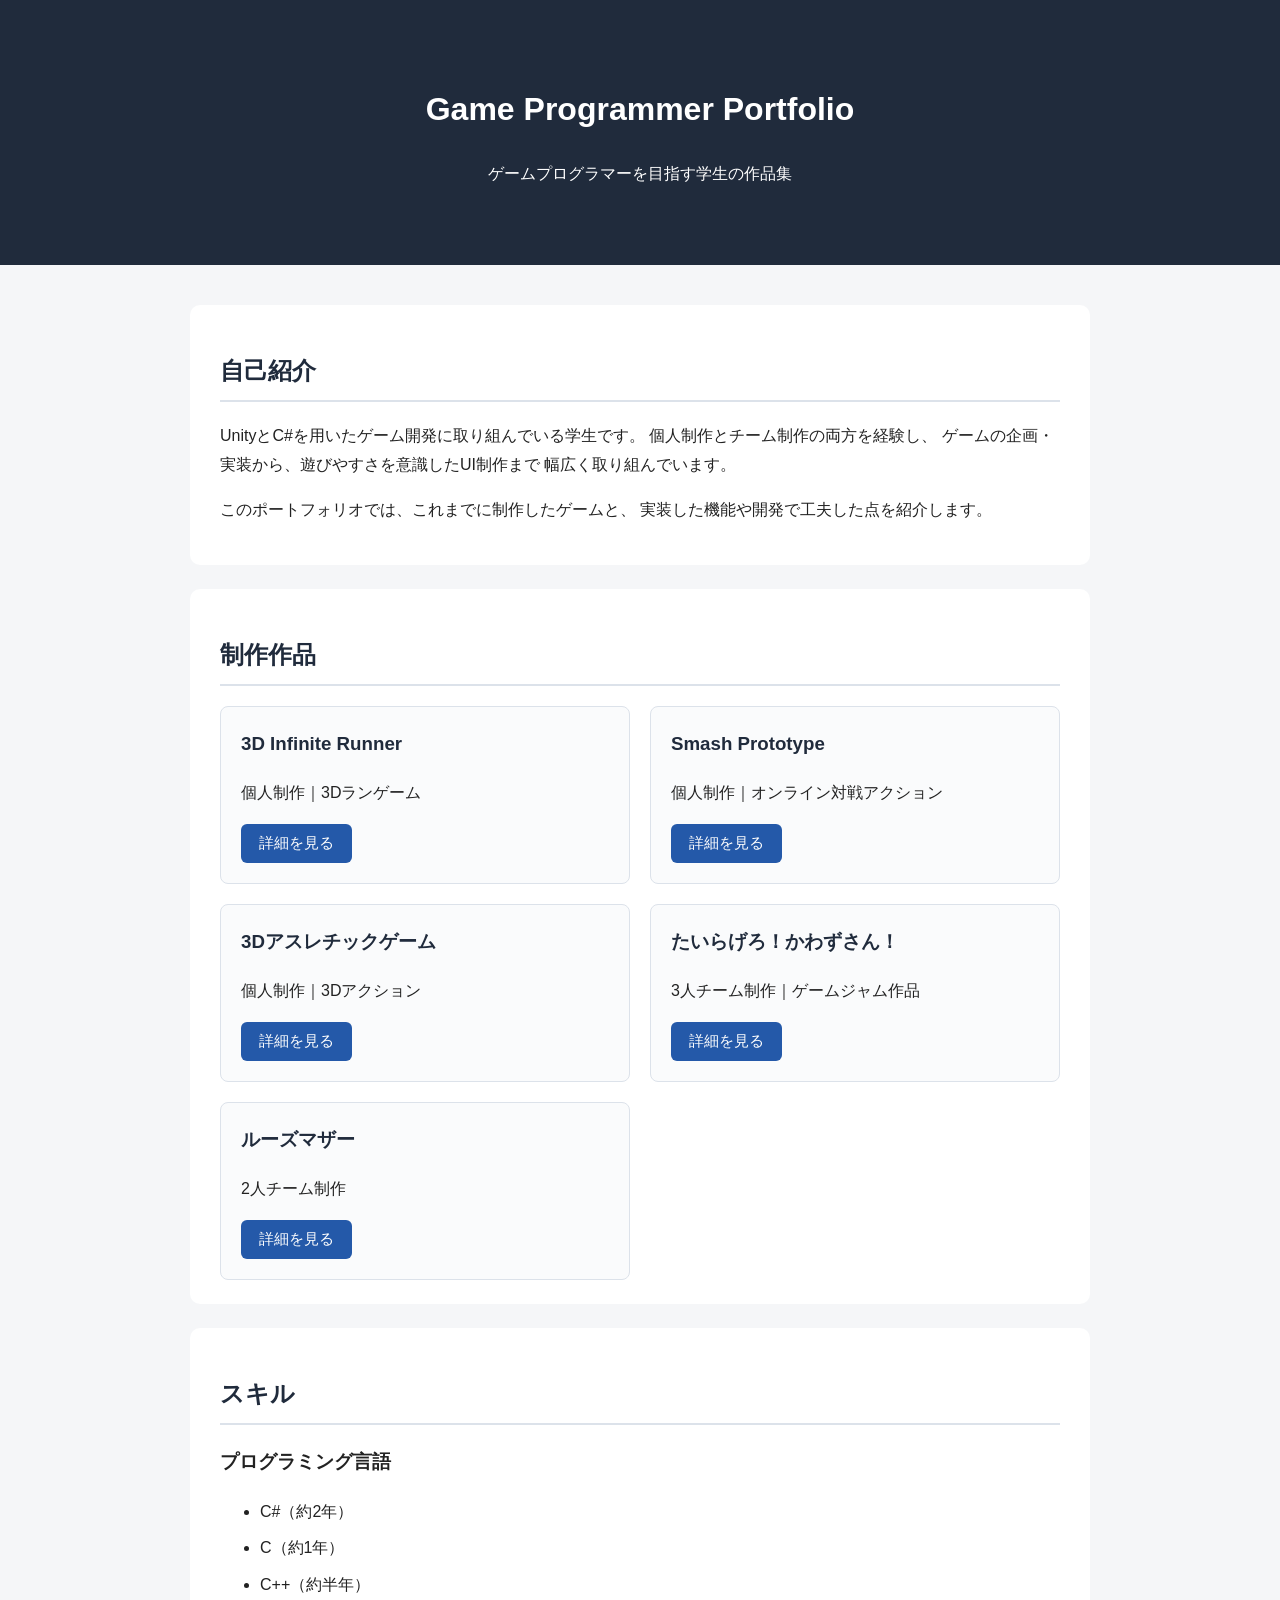
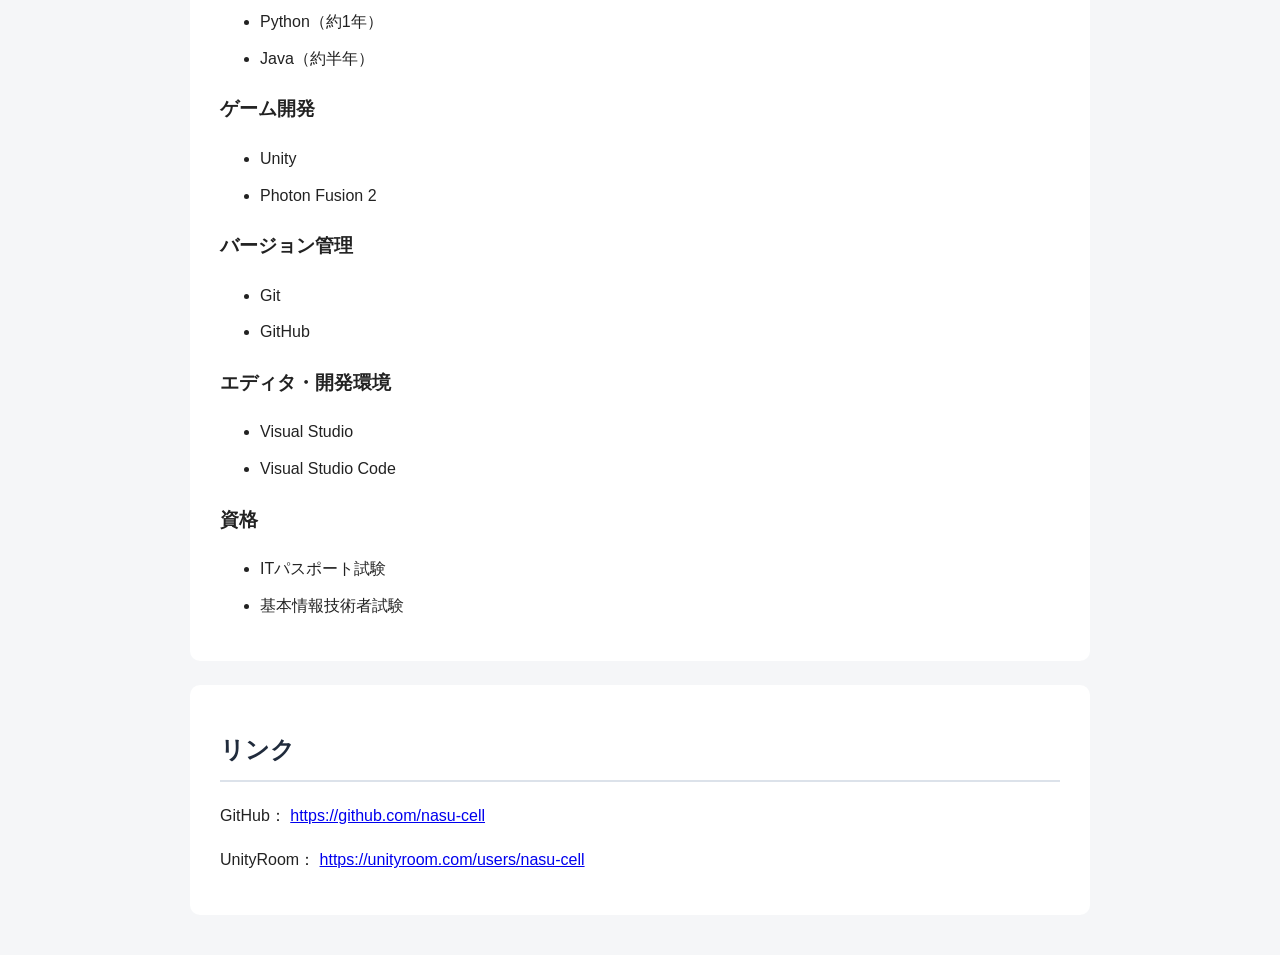
==== index.html @ 50d12368 "Add files via upload" ====
<!DOCTYPE html>
<html lang="ja">

<head>
    <meta charset="UTF-8">
    <meta name="viewport" content="width=device-width, initial-scale=1.0">
    <title>ゲームプログラマー ポートフォリオ</title>
    <link rel="stylesheet" href="css/style.css">
</head>

<body>
    <header>
        <h1>Game Programmer Portfolio</h1>
        <p>ゲームプログラマーを目指す学生の作品集</p>
    </header>

    <main>

        <section>
            <h2>自己紹介</h2>
            <p>
                UnityとC#を用いたゲーム開発に取り組んでいる学生です。
                個人制作とチーム制作の両方を経験し、
                ゲームの企画・実装から、遊びやすさを意識したUI制作まで
                幅広く取り組んでいます。
            </p>
            <p>
                このポートフォリオでは、これまでに制作したゲームと、
                実装した機能や開発で工夫した点を紹介します。
            </p>
        </section>

        <section id="works">
            <h2>制作作品</h2>

            <div class="work-list">
                <article class="work-card">
                    <h3>3D Infinite Runner</h3>
                    <p>個人制作｜3Dランゲーム</p>
                    <button class="detail-button" onclick="openModal('runner-modal')"> 詳細を見る
                    </button>
                </article>

                <article class="work-card">
                    <h3>Smash Prototype</h3>
                    <p>個人制作｜オンライン対戦アクション</p>
                    <button class="detail-button" onclick="openModal('smash-modal')">
                        詳細を見る
                    </button>
                </article>

                <article class="work-card">
                    <h3>3Dアスレチックゲーム</h3>
                    <p>個人制作｜3Dアクション</p>
                    <button class="detail-button" onclick="openModal('athletic-modal')">
                        詳細を見る
                    </button>
                </article>

                <article class="work-card">
                    <h3>たいらげろ！かわずさん！</h3>
                    <p>3人チーム制作｜ゲームジャム作品</p>
                    <button class="detail-button" onclick="openModal('kawazu-modal')">
                        詳細を見る
                    </button>
                </article>

                <article class="work-card">
                    <h3>ルーズマザー</h3>
                    <p>2人チーム制作</p>
                    <button class="detail-button" onclick="openModal('rues-mother-modal')">
                        詳細を見る
                    </button>
                </article>
            </div>
        </section>

        <section>
            <h2>スキル</h2>

            <h3>プログラミング言語</h3>
            <ul>
                <li>C#（約2年）</li>
                <li>C（約1年）</li>
                <li>C++（約半年）</li>
                <li>Python（約1年）</li>
                <li>Java（約半年）</li>
            </ul>

            <h3>ゲーム開発</h3>
            <ul>
                <li>Unity</li>
                <li>Photon Fusion 2</li>
            </ul>

            <h3>バージョン管理</h3>
            <ul>
                <li>Git</li>
                <li>GitHub</li>
            </ul>

            <h3>エディタ・開発環境</h3>
            <ul>
                <li>Visual Studio</li>
                <li>Visual Studio Code</li>
            </ul>
            <h3>資格</h3>
            <ul>
                <li>ITパスポート試験</li>
                <li>基本情報技術者試験</li>
            </ul>
        </section>



        <section>
            <h2>リンク</h2>
            <p>
                GitHub：
                <a href="https://github.com/nasu-cell" target="_blank" rel="noopener noreferrer">
                    https://github.com/nasu-cell
                </a>
            </p>
            <p>
                UnityRoom：
                <a href="https://unityroom.com/users/nasu-cell" target="_blank" rel="noopener noreferrer">
                    https://unityroom.com/users/nasu-cell
                </a>
            </p>
        </section>

    </main>


    <!-- 3D Infinite Runnerの詳細モーダル -->
    <div id="runner-modal" class="modal" onclick="closeModal('runner-modal')">

        <div class="modal-content" onclick="event.stopPropagation()">

            <button class="close-button" onclick="closeModal('runner-modal')" aria-label="閉じる">
                ×
            </button>

            <h2>3D Infinite Runner</h2>

            <h3>作品概要</h3>
            <p>
                UnityとC#を用いて制作した3Dランゲームです。
                障害物を避けながら進み、スコアの更新を目指します。
            </p>

            <h3>基本情報</h3>
            <ul>
                <li>制作形態：個人制作</li>
                <li>使用技術：Unity / C#</li>
                <li>ジャンル：3Dランゲーム</li>
            </ul>

            <h3>実装した機能</h3>
            <ul>
                <li>プレイヤーの移動・ジャンプ</li>
                <li>時間経過に応じたゲーム速度の上昇</li>
                <li>スコアとアイテムの管理</li>
                <li>最高スコアの表示</li>
                <li>ゲーム終了後のリスタート</li>
            </ul>

            <h3>プレイ動画・スクリーンショット</h3>
            <p>ここにゲーム画面やプレイ動画を掲載します。</p>

            <h3>ソースコード</h3>
            <p>ここにGitHubリポジトリへのリンクを掲載します。</p>

        </div>
    </div>

    <!-- Smash Prototypeの詳細モーダル -->
    <div id="smash-modal" class="modal" onclick="closeModal('smash-modal')">
        <div class="modal-content" onclick="event.stopPropagation()">
            <button class="close-button" onclick="closeModal('smash-modal')" aria-label="閉じる">×</button>

            <h2>Smash Prototype</h2>

            <h3>作品概要</h3>
            <p>Photon Fusion 2を使用した、オンライン対戦型の2Dアクションゲームです。</p>

            <h3>基本情報</h3>
            <ul>
                <li>制作形態：個人制作</li>
                <li>使用技術：Unity / C# / Photon Fusion 2</li>
                <li>ジャンル：オンライン対戦アクション</li>
            </ul>

            <h3>実装した機能・工夫</h3>
            <p>ここに実装した機能や技術的な工夫を記載します。</p>

            <h3>プレイ動画・スクリーンショット</h3>
            <p>ここにゲーム画面やプレイ動画を掲載します。</p>

            <h3>ソースコード</h3>
            <p>ここにGitHubリポジトリへのリンクを掲載します。</p>
        </div>
    </div>

    <!-- 3D Athleticの詳細モーダル -->
    <div id="athletic-modal" class="modal" onclick="closeModal('athletic-modal')">
        <div class="modal-content" onclick="event.stopPropagation()">
            <button class="close-button" onclick="closeModal('athletic-modal')" aria-label="閉じる">×</button>

            <h2>3Dアスレチックゲーム</h2>

            <h3>作品概要</h3>
            <p>UnityとC#を用いて制作した3Dアクションゲームです。</p>

            <h3>基本情報</h3>
            <ul>
                <li>制作形態：個人制作</li>
                <li>使用技術：Unity / C#</li>
                <li>ジャンル：3Dアクション</li>
            </ul>

            <h3>実装した機能・工夫</h3>
            <p>ここに実装した機能や技術的な工夫を記載します。</p>

            <h3>プレイ動画・スクリーンショット</h3>
            <p>ここにゲーム画面やプレイ動画を掲載します。</p>

            <h3>ソースコード</h3>
            <p>ここにGitHubリポジトリへのリンクを掲載します。</p>
        </div>
    </div>

    <!-- たいらげろ！かわずさん！の詳細モーダル -->
    <div id="kawazu-modal" class="modal" onclick="closeModal('kawazu-modal')">
        <div class="modal-content" onclick="event.stopPropagation()">
            <button class="close-button" onclick="closeModal('kawazu-modal')" aria-label="閉じる">×</button>

            <h2>たいらげろ！かわずさん！</h2>

            <h3>作品概要</h3>
            <p>3人チームで制作したゲームです。カエルが舌を伸ばしてハエを捕まえるゲームです。</p>

            <h3>基本情報</h3>
            <ul>
                <li>制作形態：3人チーム制作</li>
                <li>使用技術：Unity / C#（詳細は後で確認）</li>
            </ul>

            <h3>自分の担当箇所</h3>
            <p>ここに自分が担当した機能や工夫を記載します。</p>

            <h3>プレイ動画・スクリーンショット</h3>
            <p>ここにゲーム画面やプレイ動画を掲載します。</p>

            <h3>ソースコード・公開ページ</h3>
            <p>ここに関連リンクを掲載します。</p>
        </div>
    </div>

    <!-- ルーズマザーの詳細モーダル -->
    <div id="rues-mother-modal" class="modal" onclick="closeModal('rues-mother-modal')">
        <div class="modal-content" onclick="event.stopPropagation()">
            <button class="close-button" onclick="closeModal('rues-mother-modal')" aria-label="閉じる">×</button>

            <h2>ルーズマザー</h2>

            <h3>作品概要</h3>
            <p>2人チームで制作しているゲームです。</p>

            <h3>基本情報</h3>
            <ul>
                <li>制作形態：2人チーム制作</li>
            </ul>

            <h3>自分の担当箇所</h3>
            <p>ここに武器クラフトや装備UIなど、自分が担当した機能を記載します。</p>

            <h3>プレイ動画・スクリーンショット</h3>
            <p>ここにゲーム画面やプレイ動画を掲載します。</p>

            <h3>ソースコード・公開ページ</h3>
            <p>ここに関連リンクを掲載します。</p>
        </div>
    </div>

    <script src="js/main.js"></script>
</body>

</html>
---- css/style.css ----
/* ページ全体の基本設定 */
body {
    margin: 0;
    font-family: sans-serif;
    color: #222222;
    background-color: #f5f6f8;
    line-height: 1.8;
}

/* ページ上部 */
header {
    background-color: #202b3c;
    color: white;
    text-align: center;
    padding: 60px 20px;
}

/* メインコンテンツ */
main {
    max-width: 900px;
    margin: 40px auto;
    padding: 0 24px;
}

/* 各セクション */
section {
    background-color: white;
    margin-bottom: 24px;
    padding: 24px 30px;
    border-radius: 10px;
}

/* 見出し */
h2 {
    color: #202b3c;
    border-bottom: 2px solid #dce2ea;
    padding-bottom: 8px;
}

/* リスト */
li {
    margin-bottom: 8px;
}

/* 作品一覧 */
.work-list {
    display: grid;
    grid-template-columns: repeat(2, 1fr);
    gap: 20px;
}

/* 作品カード */
.work-card {
    padding: 20px;
    border: 1px solid #dce2ea;
    border-radius: 8px;
    background-color: #fafbfc;
}

.work-card h3 {
    margin-top: 0;
    color: #202b3c;
}

/* 詳細ページへのリンク */
.work-card a {
    display: inline-block;
    color: #2459a9;
    font-weight: bold;
    text-decoration: none;
}

.work-card a:hover {
    text-decoration: underline;
}

/* スマートフォン向け */
@media (max-width: 600px) {
    .work-list {
        grid-template-columns: 1fr;
    }
}

/* 詳細を見るボタン */
.detail-button {
    padding: 10px 18px;
    border: none;
    border-radius: 6px;
    background-color: #2459a9;
    color: white;
    font-size: 15px;
    cursor: pointer;
}

.detail-button:hover {
    background-color: #193f7a;
}


/* 詳細表示の背景 */
.modal {
    display: none;
    position: fixed;
    inset: 0;
    z-index: 1000;

    /* 背景だけを暗くする */
    background-color: rgba(0, 0, 0, 0.55);

    /* パネルの周囲に余白を確保 */
    padding: 24px;
    overflow-y: auto;
}

/* 詳細表示の白いパネル */
.modal-content {
    position: relative;
    box-sizing: border-box;

    width: 100%;
    max-width: 800px;

    margin: 24px auto;
    padding: 35px;

    border-radius: 12px;
    background-color: #ffffff;
    color: #222222;
}

/* モーダル内の見出し */
.modal-content h2 {
    margin-top: 0;
    padding-right: 35px;
    color: #202b3c;
    border-bottom: 2px solid #dce2ea;
    padding-bottom: 8px;
}

/* 閉じるボタン */
.close-button {
    position: absolute;
    top: 12px;
    right: 18px;

    border: none;
    background: none;
    color: #222222;
    font-size: 32px;
    cursor: pointer;
}

@media (max-width: 600px) {
    .modal {
        padding: 10px;
    }

    .modal-content {
        margin: 10px auto;
        padding: 24px 18px;
    }
}
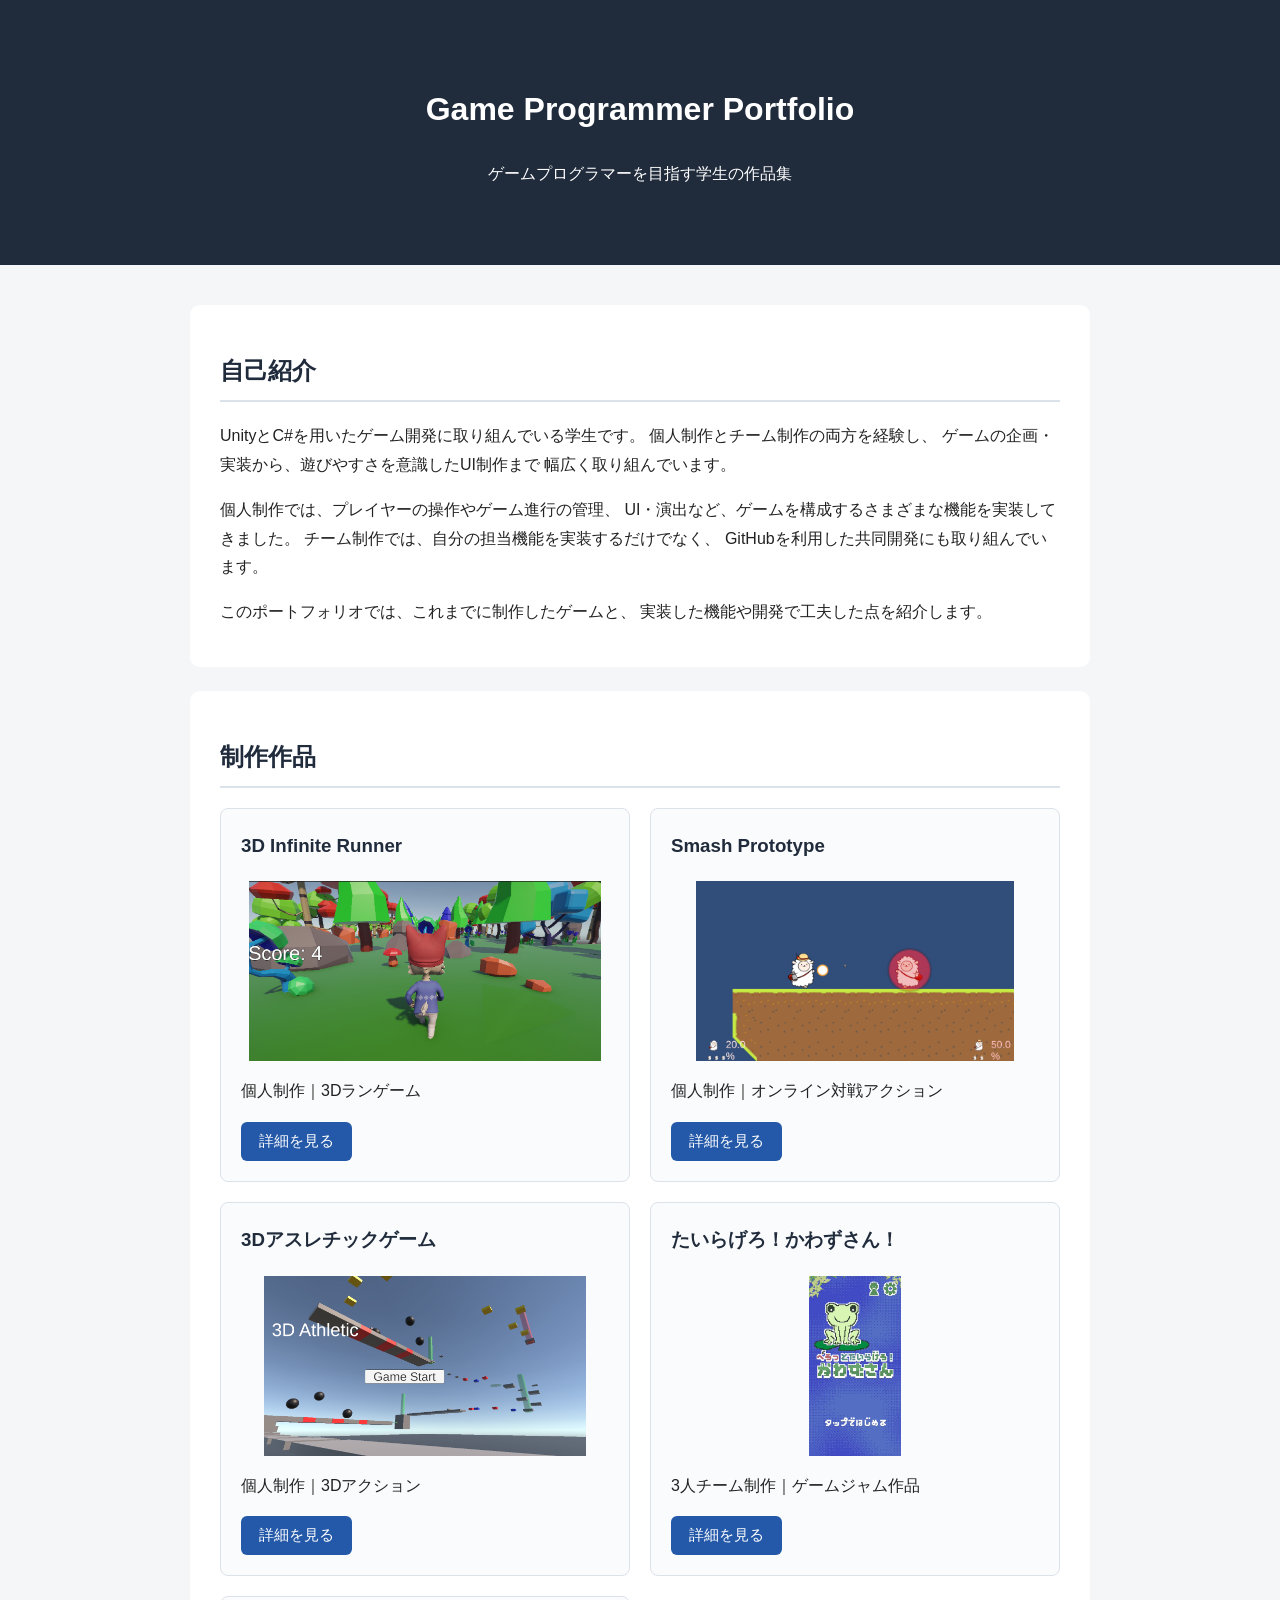
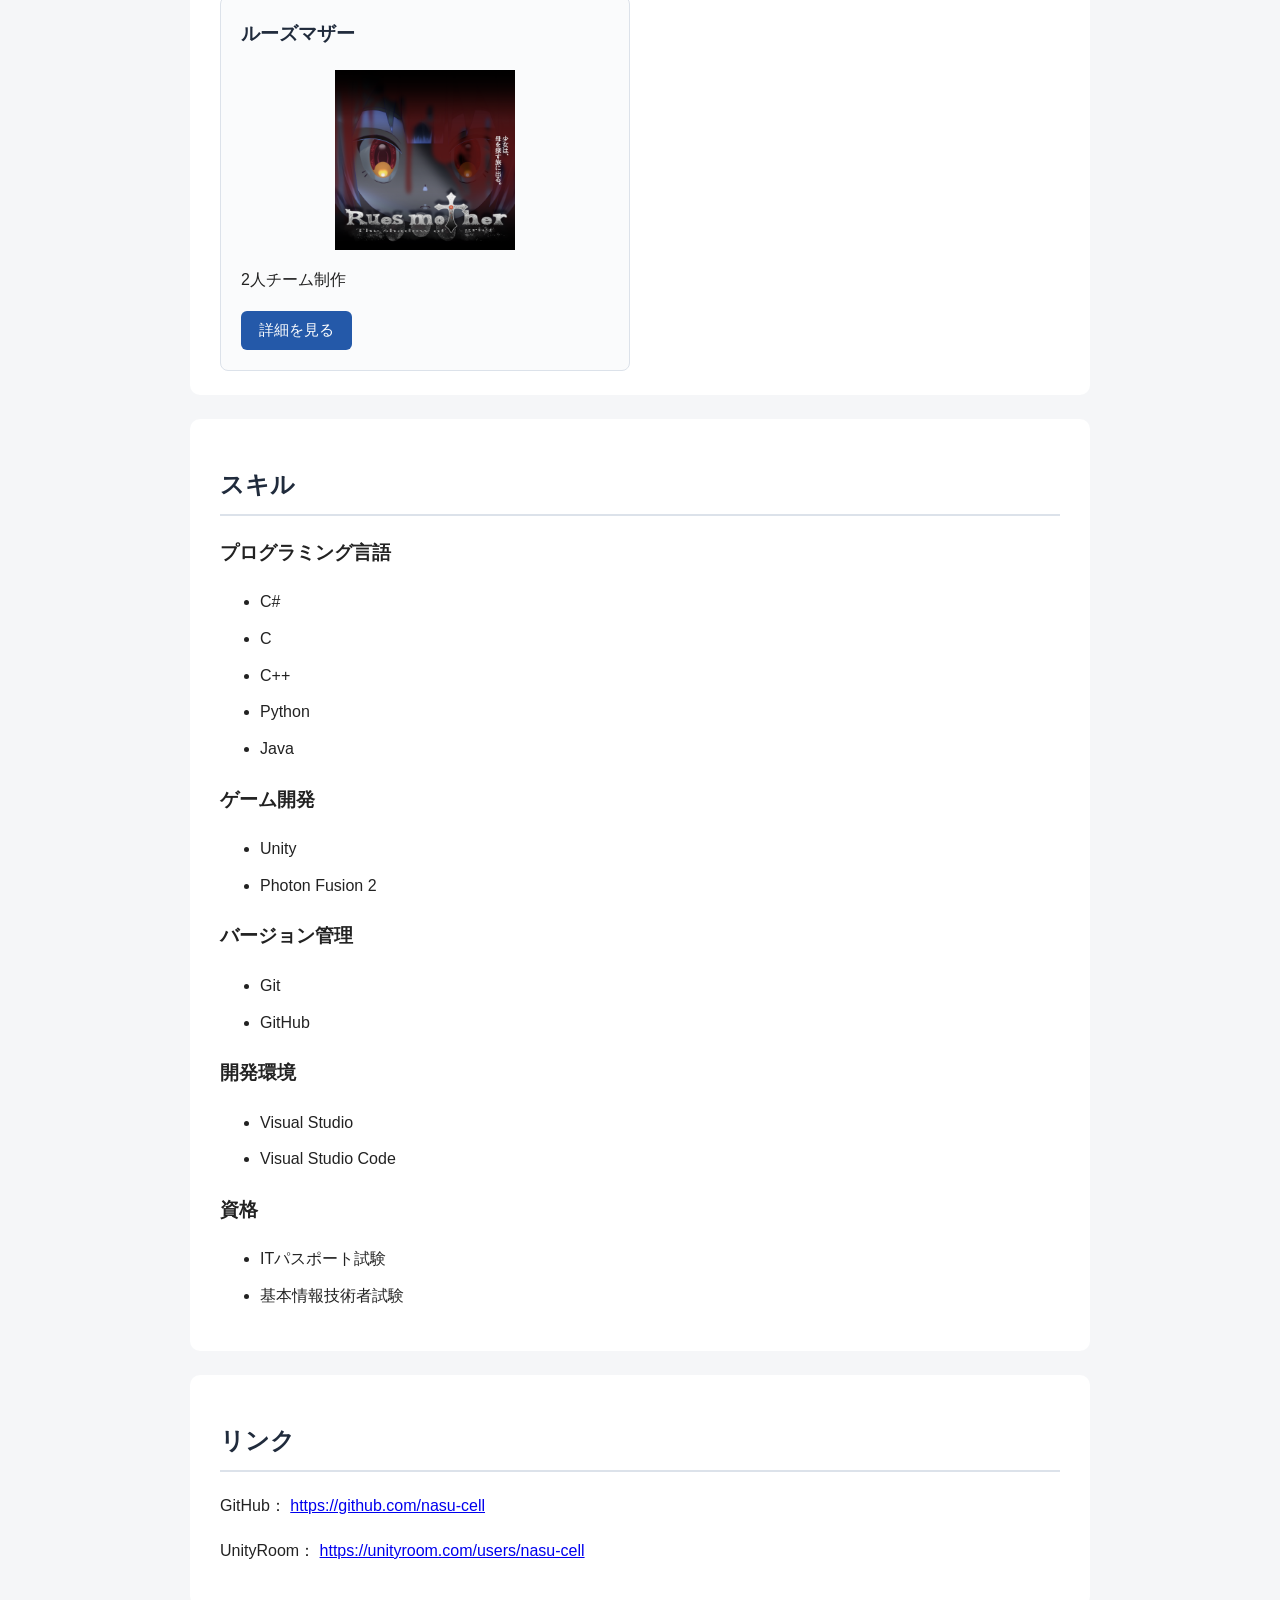
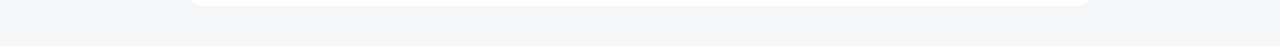
==== commit a8b4ea69: "Update portfolio website" ====
--- a/index.html
+++ b/index.html
@@ -15,7 +15,6 @@
     </header>
 
     <main>
-
         <section>
             <h2>自己紹介</h2>
             <p>
@@ -25,6 +24,12 @@
                 幅広く取り組んでいます。
             </p>
             <p>
+                個人制作では、プレイヤーの操作やゲーム進行の管理、
+                UI・演出など、ゲームを構成するさまざまな機能を実装してきました。
+                チーム制作では、自分の担当機能を実装するだけでなく、
+                GitHubを利用した共同開発にも取り組んでいます。
+            </p>
+            <p>
                 このポートフォリオでは、これまでに制作したゲームと、
                 実装した機能や開発で工夫した点を紹介します。
             </p>
@@ -34,15 +39,19 @@
             <h2>制作作品</h2>
 
             <div class="work-list">
+
                 <article class="work-card">
                     <h3>3D Infinite Runner</h3>
+                    <img src="Assets/3drun-title.png" alt="3D Infinite Runnerのタイトル画像" class="game-thumbnail">
                     <p>個人制作｜3Dランゲーム</p>
-                    <button class="detail-button" onclick="openModal('runner-modal')"> 詳細を見る
+                    <button class="detail-button" onclick="openModal('runner-modal')">
+                        詳細を見る
                     </button>
                 </article>
 
                 <article class="work-card">
                     <h3>Smash Prototype</h3>
+                    <img src="Assets/smash-title.png" alt="Smash Prototypeのタイトル画像" class="game-thumbnail">
                     <p>個人制作｜オンライン対戦アクション</p>
                     <button class="detail-button" onclick="openModal('smash-modal')">
                         詳細を見る
@@ -51,6 +60,7 @@
 
                 <article class="work-card">
                     <h3>3Dアスレチックゲーム</h3>
+                    <img src="Assets/3dathletic-title.png" alt="3Dアスレチックゲームのタイトル画像" class="game-thumbnail">
                     <p>個人制作｜3Dアクション</p>
                     <button class="detail-button" onclick="openModal('athletic-modal')">
                         詳細を見る
@@ -59,6 +69,7 @@
 
                 <article class="work-card">
                     <h3>たいらげろ！かわずさん！</h3>
+                    <img src="Assets/kawazu-title.png" alt="たいらげろ！かわずさん！のタイトル画像" class="game-thumbnail">
                     <p>3人チーム制作｜ゲームジャム作品</p>
                     <button class="detail-button" onclick="openModal('kawazu-modal')">
                         詳細を見る
@@ -67,11 +78,13 @@
 
                 <article class="work-card">
                     <h3>ルーズマザー</h3>
+                    <img src="Assets/rues-title.png" alt="ルーズマザーのタイトル画像" class="game-thumbnail">
                     <p>2人チーム制作</p>
                     <button class="detail-button" onclick="openModal('rues-mother-modal')">
                         詳細を見る
                     </button>
                 </article>
+
             </div>
         </section>
 
@@ -80,11 +93,11 @@
 
             <h3>プログラミング言語</h3>
             <ul>
-                <li>C#（約2年）</li>
-                <li>C（約1年）</li>
-                <li>C++（約半年）</li>
-                <li>Python（約1年）</li>
-                <li>Java（約半年）</li>
+                <li>C#</li>
+                <li>C</li>
+                <li>C++</li>
+                <li>Python</li>
+                <li>Java</li>
             </ul>
 
             <h3>ゲーム開発</h3>
@@ -99,19 +112,18 @@
                 <li>GitHub</li>
             </ul>
 
-            <h3>エディタ・開発環境</h3>
+            <h3>開発環境</h3>
             <ul>
                 <li>Visual Studio</li>
                 <li>Visual Studio Code</li>
             </ul>
+
             <h3>資格</h3>
             <ul>
                 <li>ITパスポート試験</li>
                 <li>基本情報技術者試験</li>
             </ul>
         </section>
-
-
 
         <section>
             <h2>リンク</h2>
@@ -128,25 +140,34 @@
                 </a>
             </p>
         </section>
-
     </main>
 
-
-    <!-- 3D Infinite Runnerの詳細モーダル -->
+    <!-- 3D Infinite Runner -->
     <div id="runner-modal" class="modal" onclick="closeModal('runner-modal')">
-
         <div class="modal-content" onclick="event.stopPropagation()">
 
-            <button class="close-button" onclick="closeModal('runner-modal')" aria-label="閉じる">
-                ×
-            </button>
+            <button class="close-button" onclick="closeModal('runner-modal')" aria-label="閉じる">×</button>
 
             <h2>3D Infinite Runner</h2>
 
+            <div class="slider">
+                <button class="slider-button" onclick="changeSlide('runner', -1)" aria-label="前の画像">❮</button>
+
+                <div class="slider-window">
+                    <img id="runner-slide" src="Assets/3drun-title.png" alt="3D Infinite Runnerのプレイ画面"
+                        class="gallery-image">
+                </div>
+
+                <button class="slider-button" onclick="changeSlide('runner', 1)" aria-label="次の画像">❯</button>
+            </div>
+
+            <p id="runner-slide-counter" class="slide-counter">1 / 2</p>
+
             <h3>作品概要</h3>
             <p>
-                UnityとC#を用いて制作した3Dランゲームです。
-                障害物を避けながら進み、スコアの更新を目指します。
+                UnityとC#を用いて制作した、障害物を避けながら進む
+                3Dランゲームです。プレイヤーはジャンプなどの操作で障害物を回避し、
+                スコアの更新を目指します。
             </p>
 
             <h3>基本情報</h3>
@@ -156,61 +177,116 @@
                 <li>ジャンル：3Dランゲーム</li>
             </ul>
 
-            <h3>実装した機能</h3>
-            <ul>
-                <li>プレイヤーの移動・ジャンプ</li>
+            <h3>実装した機能・工夫</h3>
+            <ul>
+                <li>プレイヤーの移動・ジャンプ操作</li>
                 <li>時間経過に応じたゲーム速度の上昇</li>
                 <li>スコアとアイテムの管理</li>
-                <li>最高スコアの表示</li>
+                <li>現在のスコアと最高スコアの表示</li>
                 <li>ゲーム終了後のリスタート</li>
             </ul>
-
-            <h3>プレイ動画・スクリーンショット</h3>
-            <p>ここにゲーム画面やプレイ動画を掲載します。</p>
+            <p>
+                ゲームの開始から終了までの流れを実装し、
+                スコア表示やリスタート機能によって、
+                繰り返しプレイできる構成にしました。
+            </p>
 
             <h3>ソースコード</h3>
-            <p>ここにGitHubリポジトリへのリンクを掲載します。</p>
-
+            <p>
+                GitHub：
+                <a href="https://github.com/nasu-cell/3DRunGame" target="_blank" rel="noopener noreferrer">
+                    https://github.com/nasu-cell/3DRunGame
+                </a>
+            </p>
         </div>
     </div>
 
-    <!-- Smash Prototypeの詳細モーダル -->
+    <!-- Smash Prototype -->
     <div id="smash-modal" class="modal" onclick="closeModal('smash-modal')">
         <div class="modal-content" onclick="event.stopPropagation()">
+
             <button class="close-button" onclick="closeModal('smash-modal')" aria-label="閉じる">×</button>
 
             <h2>Smash Prototype</h2>
 
+            <div class="slider">
+                <button class="slider-button" onclick="changeSlide('smash', -1)" aria-label="前の画像">❮</button>
+
+                <div class="slider-window">
+                    <img id="smash-slide" src="Assets/smash-title.png" alt="Smash Prototypeのゲーム画面"
+                        class="gallery-image">
+                </div>
+
+                <button class="slider-button" onclick="changeSlide('smash', 1)" aria-label="次の画像">❯</button>
+            </div>
+
+            <p id="smash-slide-counter" class="slide-counter">1 / 3</p>
+
             <h3>作品概要</h3>
-            <p>Photon Fusion 2を使用した、オンライン対戦型の2Dアクションゲームです。</p>
+            <p>
+                『大乱闘スマッシュブラザーズ』のような対戦形式を参考にした、
+                オンライン対戦型の2Dアクションゲームです。
+                UnityとPhoton Fusion 2を用いて、ネットワークを介した
+                プレイヤー同士の対戦を実現することを目指して制作しました。
+            </p>
 
             <h3>基本情報</h3>
             <ul>
                 <li>制作形態：個人制作</li>
                 <li>使用技術：Unity / C# / Photon Fusion 2</li>
-                <li>ジャンル：オンライン対戦アクション</li>
-            </ul>
-
-            <h3>実装した機能・工夫</h3>
-            <p>ここに実装した機能や技術的な工夫を記載します。</p>
-
-            <h3>プレイ動画・スクリーンショット</h3>
-            <p>ここにゲーム画面やプレイ動画を掲載します。</p>
+                <li>ジャンル：オンライン対戦型2Dアクション</li>
+            </ul>
+
+            <h3>実装・技術的な取り組み</h3>
+            <ul>
+                <li>2Dアクションゲームのプレイヤー操作</li>
+                <li>対戦ゲームの基本となるゲーム進行の実装</li>
+                <li>Photon Fusion 2を利用したオンライン対戦機能の実装</li>
+            </ul>
+            <p>
+                通常のシングルプレイ用ゲームとは異なり、
+                ネットワークを介してプレイヤー同士が対戦する構成に取り組みました。
+                ゲームの操作や進行をオンライン対戦に対応させることを通じて、
+                ネットワークゲーム開発への理解を深めています。
+            </p>
 
             <h3>ソースコード</h3>
-            <p>ここにGitHubリポジトリへのリンクを掲載します。</p>
+            <p>
+                GitHub：
+                <a href="https://github.com/nasu-cell/Smash-Prototype" target="_blank" rel="noopener noreferrer">
+                    https://github.com/nasu-cell/Smash-Prototype
+                </a>
+            </p>
         </div>
     </div>
 
-    <!-- 3D Athleticの詳細モーダル -->
+    <!-- 3Dアスレチックゲーム -->
     <div id="athletic-modal" class="modal" onclick="closeModal('athletic-modal')">
         <div class="modal-content" onclick="event.stopPropagation()">
+
             <button class="close-button" onclick="closeModal('athletic-modal')" aria-label="閉じる">×</button>
 
             <h2>3Dアスレチックゲーム</h2>
 
+            <div class="slider">
+                <button class="slider-button" onclick="changeSlide('athletic', -1)" aria-label="前の画像">❮</button>
+
+                <div class="slider-window">
+                    <img id="athletic-slide" src="Assets/3dathletic-title.png" alt="3Dアスレチックゲームの画面"
+                        class="gallery-image">
+                </div>
+
+                <button class="slider-button" onclick="changeSlide('athletic', 1)" aria-label="次の画像">❯</button>
+            </div>
+
+            <p id="athletic-slide-counter" class="slide-counter">1 / 3</p>
+
             <h3>作品概要</h3>
-            <p>UnityとC#を用いて制作した3Dアクションゲームです。</p>
+            <p>
+                UnityとC#を用いて制作した3Dアスレチックゲームです。
+                プレイヤーを操作してさまざまな障害物や足場を乗り越え、
+                ゴールを目指します。
+            </p>
 
             <h3>基本情報</h3>
             <ul>
@@ -220,66 +296,146 @@
             </ul>
 
             <h3>実装した機能・工夫</h3>
-            <p>ここに実装した機能や技術的な工夫を記載します。</p>
-
-            <h3>プレイ動画・スクリーンショット</h3>
-            <p>ここにゲーム画面やプレイ動画を掲載します。</p>
+            <ul>
+                <li>プレイヤーの移動・操作処理</li>
+                <li>残機を利用したゲームオーバー・復帰処理</li>
+                <li>一定のタイミングで状態が切り替わる足場</li>
+                <li>プレイヤーの進行に関わる移動床</li>
+                <li>ゲーム開始・再開時の状態管理</li>
+            </ul>
+            <p>
+                足場の状態変化や移動床など、プレイヤーの進行に影響する
+                ギミックを実装しました。また、残機の減少や復帰処理を管理し、
+                ゲームの進行状況に応じてギミックの動作を制御しています。
+            </p>
 
             <h3>ソースコード</h3>
-            <p>ここにGitHubリポジトリへのリンクを掲載します。</p>
+            <p>
+                GitHub：
+                <a href="https://github.com/nasu-cell/3D-Athletic-Game" target="_blank" rel="noopener noreferrer">
+                    https://github.com/nasu-cell/3D-Athletic-Game
+                </a>
+            </p>
         </div>
     </div>
 
-    <!-- たいらげろ！かわずさん！の詳細モーダル -->
+    <!-- たいらげろ！かわずさん！ -->
     <div id="kawazu-modal" class="modal" onclick="closeModal('kawazu-modal')">
         <div class="modal-content" onclick="event.stopPropagation()">
+
             <button class="close-button" onclick="closeModal('kawazu-modal')" aria-label="閉じる">×</button>
 
             <h2>たいらげろ！かわずさん！</h2>
 
+            <div class="slider">
+                <button class="slider-button" onclick="changeSlide('kawazu', -1)" aria-label="前の画像">❮</button>
+
+                <div class="slider-window">
+                    <img id="kawazu-slide" src="Assets/kawazu-title.png" alt="たいらげろ！かわずさん！のゲーム画面" class="gallery-image">
+                </div>
+
+                <button class="slider-button" onclick="changeSlide('kawazu', 1)" aria-label="次の画像">❯</button>
+            </div>
+
+            <p id="kawazu-slide-counter" class="slide-counter">1 / 4</p>
+
             <h3>作品概要</h3>
-            <p>3人チームで制作したゲームです。カエルが舌を伸ばしてハエを捕まえるゲームです。</p>
+            <p>
+                サイバーエージェントのインターンシップで制作した、
+                3人チームによるゲームです。
+                カエルを操作し、舌を伸ばしてハエを捕まえることを目指します。
+            </p>
 
             <h3>基本情報</h3>
             <ul>
                 <li>制作形態：3人チーム制作</li>
-                <li>使用技術：Unity / C#（詳細は後で確認）</li>
+                <li>使用技術：Unity / C#</li>
+                <li>ジャンル：アクションゲーム</li>
             </ul>
 
             <h3>自分の担当箇所</h3>
-            <p>ここに自分が担当した機能や工夫を記載します。</p>
-
-            <h3>プレイ動画・スクリーンショット</h3>
-            <p>ここにゲーム画面やプレイ動画を掲載します。</p>
-
-            <h3>ソースコード・公開ページ</h3>
-            <p>ここに関連リンクを掲載します。</p>
+            <p>
+                主にハエやハチなどの敵キャラクターの生成と移動処理を担当しました。
+                ゲーム内でキャラクターが出現し、移動するための処理を実装し、
+                ゲームプレイを構成する機能の一部を担いました。
+            </p>
+
+            <h3>チーム制作での取り組み</h3>
+            <p>
+                3人で役割を分担し、各自の担当機能を組み合わせて
+                ひとつのゲームを制作しました。
+                自分の担当範囲の実装を通じて、個別の機能を
+                ゲーム全体の動作につなげることを経験しました。
+            </p>
+
+            <h3>ソースコード</h3>
+            <p>
+                GitHub：
+                <a href="https://github.com/nasu-cell/kawazusan" target="_blank" rel="noopener noreferrer">
+                    https://github.com/nasu-cell/kawazusan
+                </a>
+            </p>
         </div>
     </div>
 
-    <!-- ルーズマザーの詳細モーダル -->
+    <!-- ルーズマザー -->
     <div id="rues-mother-modal" class="modal" onclick="closeModal('rues-mother-modal')">
         <div class="modal-content" onclick="event.stopPropagation()">
+
             <button class="close-button" onclick="closeModal('rues-mother-modal')" aria-label="閉じる">×</button>
 
             <h2>ルーズマザー</h2>
 
+            <div class="slider">
+                <button class="slider-button" onclick="changeSlide('rues', -1)" aria-label="前の画像">❮</button>
+
+                <div class="slider-window">
+                    <img id="rues-slide" src="Assets/rues-title.png" alt="ルーズマザーのゲーム画面" class="gallery-image">
+                </div>
+
+                <button class="slider-button" onclick="changeSlide('rues', 1)" aria-label="次の画像">❯</button>
+            </div>
+
+            <p id="rues-slide-counter" class="slide-counter">1 / 5</p>
+
             <h3>作品概要</h3>
-            <p>2人チームで制作しているゲームです。</p>
+            <p>
+                2人チームで制作しているゲームです。
+                ゲーム内で使用する武器のクラフトや装備の管理など、
+                プレイヤーが利用するUIの実装に取り組んでいます。
+            </p>
 
             <h3>基本情報</h3>
             <ul>
                 <li>制作形態：2人チーム制作</li>
+                <li>使用技術：Unity / C#</li>
+                <li>担当：UI・武器クラフト関連の実装</li>
             </ul>
 
             <h3>自分の担当箇所</h3>
-            <p>ここに武器クラフトや装備UIなど、自分が担当した機能を記載します。</p>
-
-            <h3>プレイ動画・スクリーンショット</h3>
-            <p>ここにゲーム画面やプレイ動画を掲載します。</p>
-
-            <h3>ソースコード・公開ページ</h3>
-            <p>ここに関連リンクを掲載します。</p>
+            <p>
+                武器のクラフト画面や装備画面など、プレイヤーが武器を
+                作成・選択・装備するためのUIを担当しています。
+            </p>
+            <ul>
+                <li>武器のクラフト可否に応じた表示の切り替え</li>
+                <li>クラフト済み武器の状態表示</li>
+                <li>装備する武器を選択するためのUI</li>
+                <li>装備中の武器情報の表示</li>
+            </ul>
+            <p>
+                武器の状態に応じて表示を切り替え、
+                プレイヤーがクラフトや装備の状況を把握しやすいように
+                UIの構成と処理を実装しています。
+            </p>
+
+            <h3>ソースコード</h3>
+            <p>
+                GitHub：
+                <a href="https://github.com/miyasin0422/RuesMother" target="_blank" rel="noopener noreferrer">
+                    https://github.com/miyasin0422/RuesMother
+                </a>
+            </p>
         </div>
     </div>
 
--- a/css/style.css
+++ b/css/style.css
@@ -159,4 +159,62 @@
         margin: 10px auto;
         padding: 24px 18px;
     }
-}+}
+
+.game-thumbnail {
+    display: block;
+    width: 100%;
+    height: 180px;
+    object-fit: contain;
+    margin: 12px 0;
+    border-radius: 8px;
+}
+
+
+.slider {
+    display: flex;
+    align-items: center;
+    justify-content: center;
+    gap: 12px;
+    margin: 20px 0 0;
+}
+
+.slider-window {
+    flex: 1;
+    min-width: 0;
+    overflow: hidden;
+    display: flex;
+    justify-content: center;
+    align-items: center;
+}
+
+.gallery-image {
+    display: block;
+    width: 100%;
+    max-height: 420px;
+    object-fit: contain;
+    border-radius: 8px;
+}
+
+.slider-button {
+    flex-shrink: 0;
+    width: 40px;
+    height: 40px;
+    border: none;
+    border-radius: 50%;
+    background-color: #2459a9;
+    color: white;
+    font-size: 18px;
+    cursor: pointer;
+}
+
+.slider-button:hover {
+    background-color: #193f7a;
+}
+
+.slide-counter {
+    margin: 8px 0 20px;
+    text-align: center;
+    color: #666;
+}
+
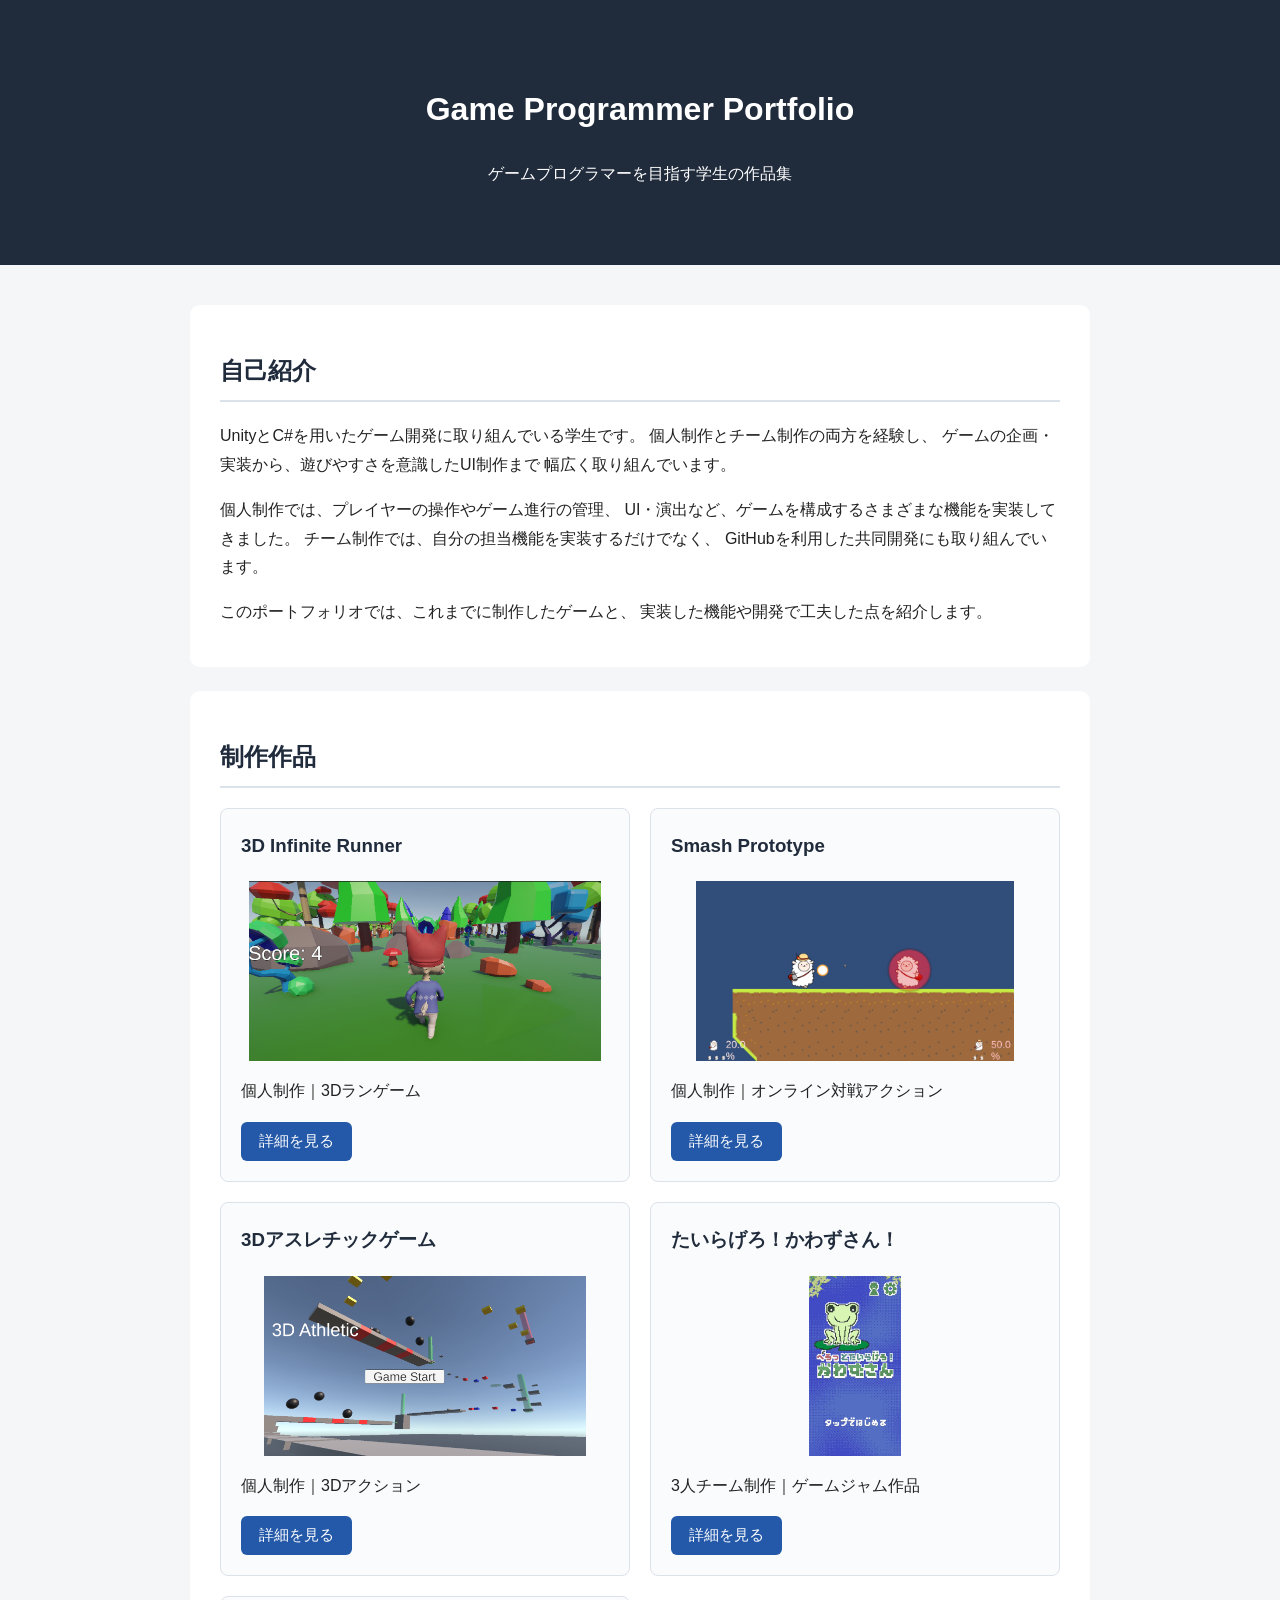
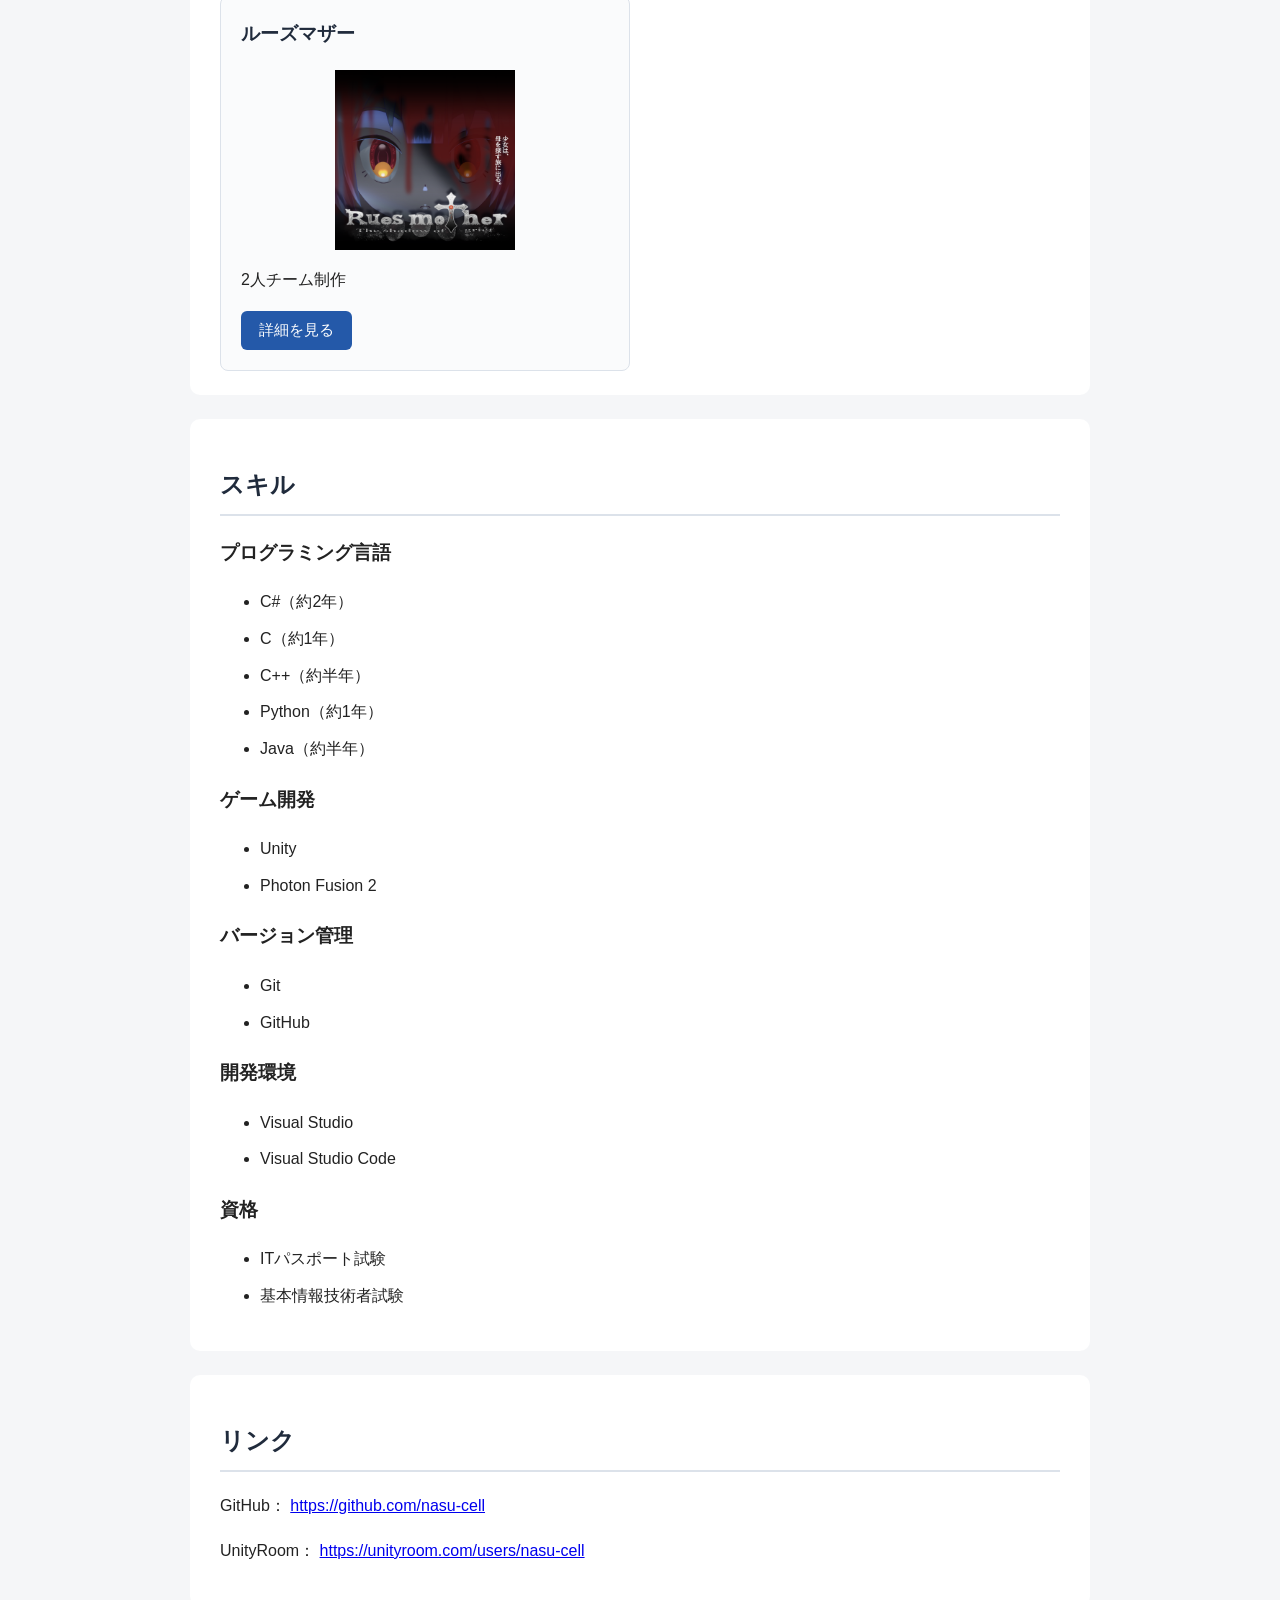
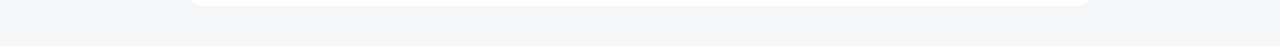
==== commit 54325a99: "年数表示" ====
--- a/index.html
+++ b/index.html
@@ -93,11 +93,11 @@
 
             <h3>プログラミング言語</h3>
             <ul>
-                <li>C#</li>
-                <li>C</li>
-                <li>C++</li>
-                <li>Python</li>
-                <li>Java</li>
+                <li>C#（約2年）</li>
+                <li>C（約1年）</li>
+                <li>C++（約半年）</li>
+                <li>Python（約1年）</li>
+                <li>Java（約半年）</li>
             </ul>
 
             <h3>ゲーム開発</h3>
